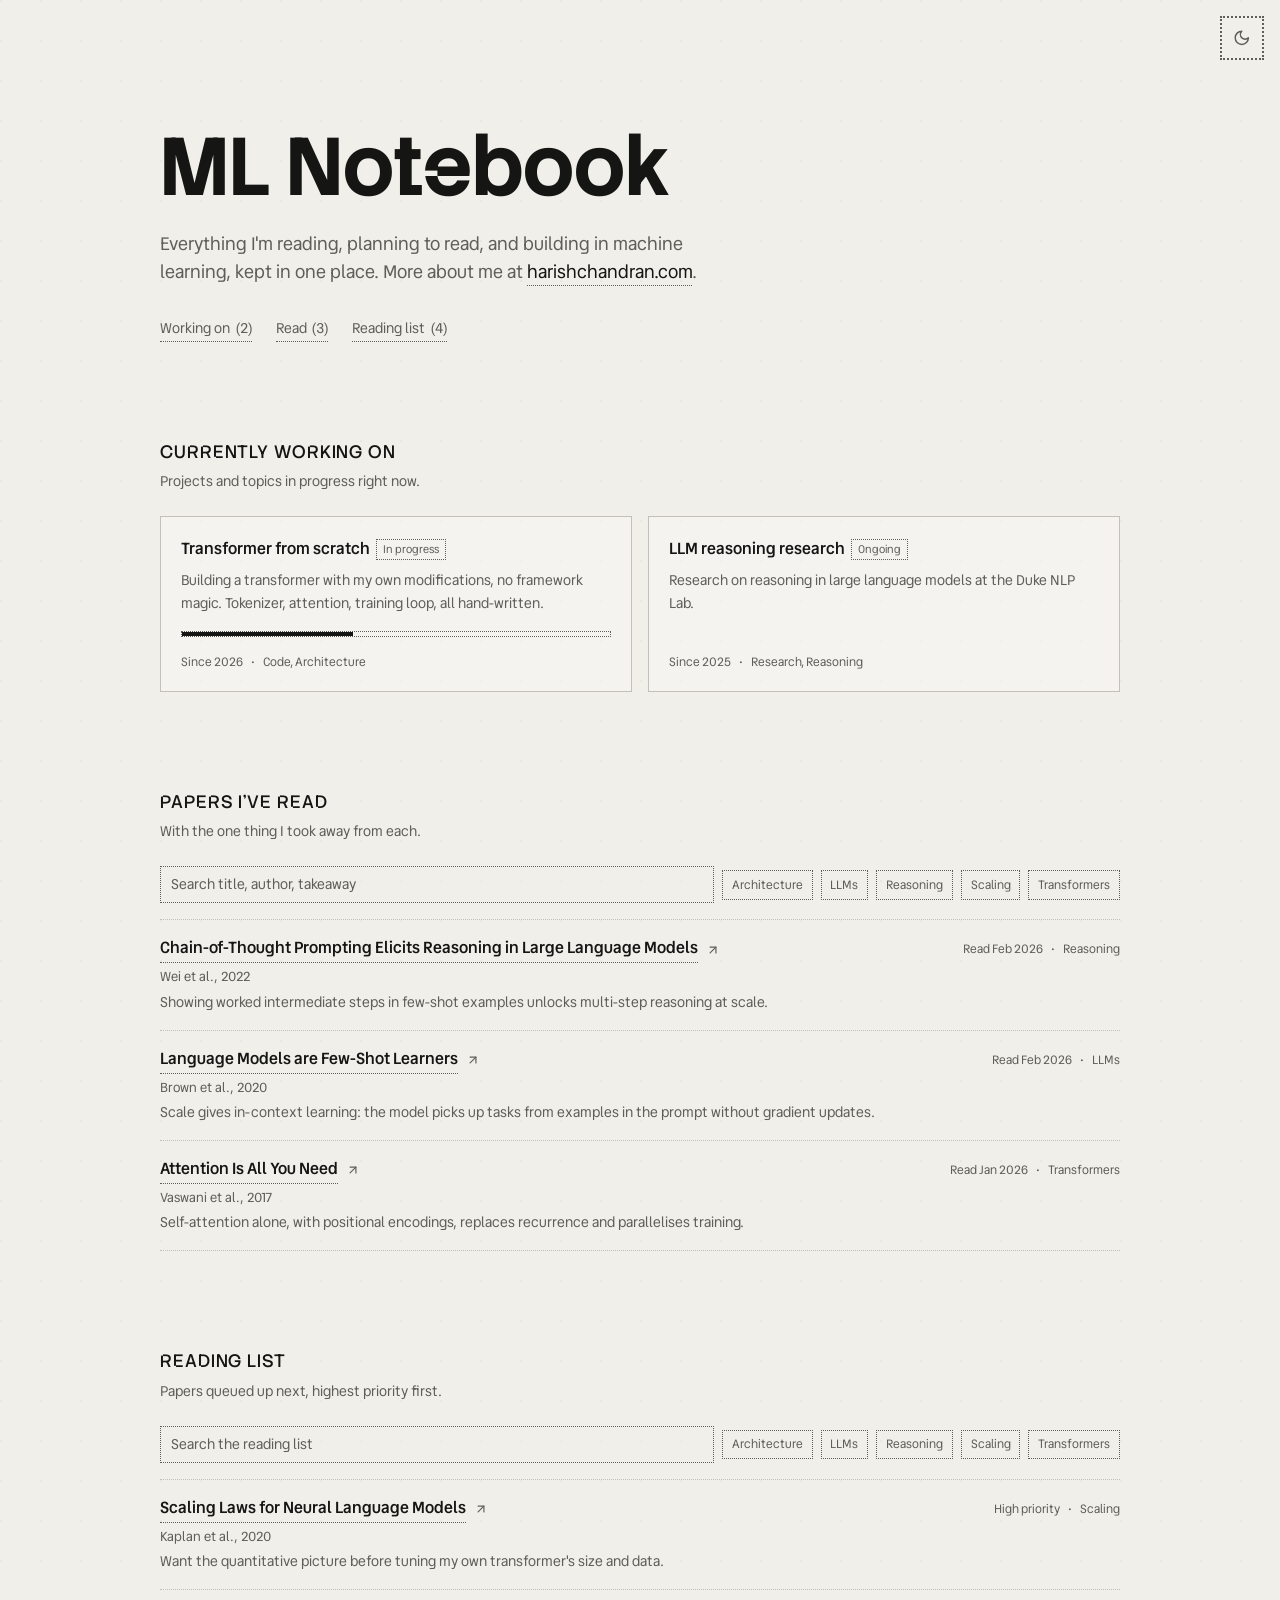
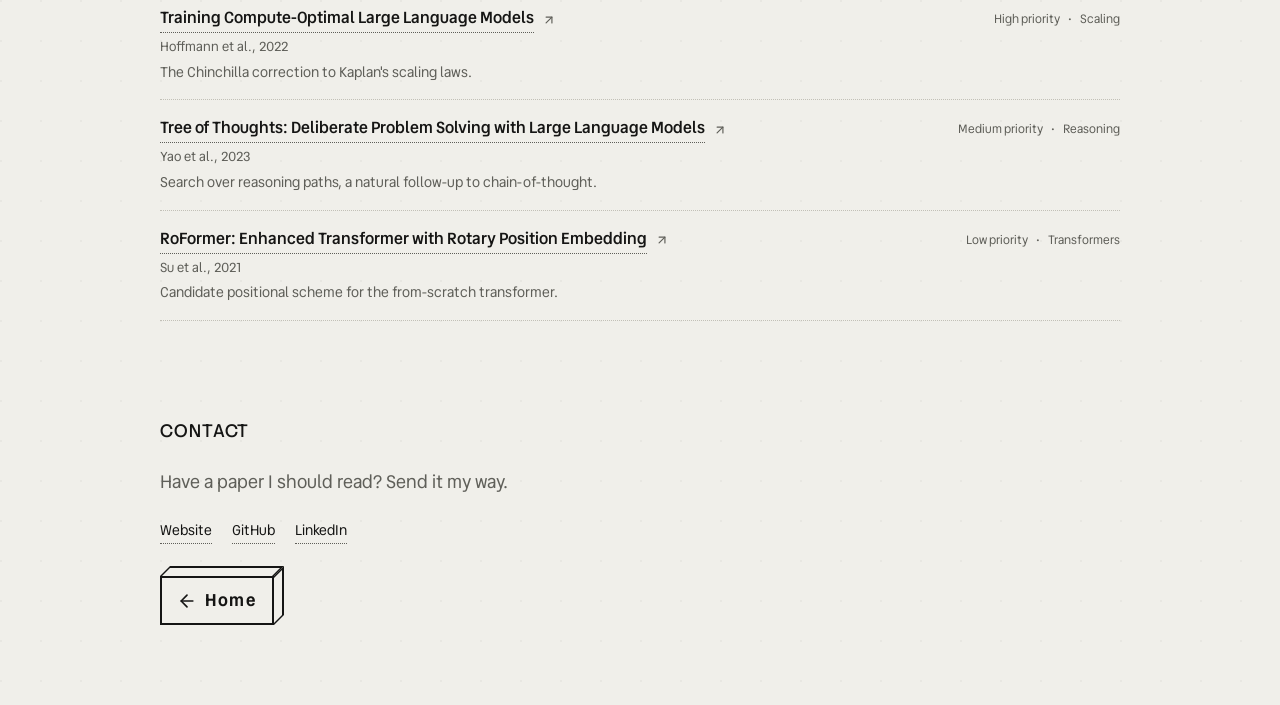
==== index.html @ 2bab3a8b "Add page and renderer for working-on, read, and reading list Search and tag filters on both paper li" ====
<!doctype html>
<html lang="en">
  <head>
    <meta charset="utf-8" />
    <meta name="viewport" content="width=device-width, initial-scale=1" />
    <title>ML Notebook | Harish Chandran</title>
    <meta
      name="description"
      content="Papers Harish Chandran has read, papers on the reading list, and the machine learning work in progress."
    />
    <script>
      // Set the theme before paint to avoid a flash.
      (function () {
        var theme = null;
        try {
          theme = localStorage.getItem("theme");
        } catch (e) {}
        if (!theme) {
          theme = window.matchMedia("(prefers-color-scheme: dark)").matches ? "dark" : "light";
        }
        if (theme === "dark") document.documentElement.classList.add("dark");
      })();
    </script>
    <link rel="preconnect" href="https://fonts.googleapis.com" />
    <link rel="preconnect" href="https://fonts.gstatic.com" crossorigin />
    <link
      rel="stylesheet"
      href="https://fonts.googleapis.com/css2?family=Stack+Sans+Notch:wght@400;700&family=Vend+Sans:wght@400;500;600;700&display=swap"
    />
    <link rel="stylesheet" href="assets/style.css" />
  </head>
  <body>
    <button class="theme-toggle" type="button" aria-label="Toggle dark mode">
      <svg class="icon-moon" viewBox="0 0 24 24" fill="none" stroke="currentColor" stroke-width="2" stroke-linecap="round" stroke-linejoin="round" aria-hidden="true">
        <path d="M12 3a6 6 0 0 0 9 9 9 9 0 1 1-9-9Z" />
      </svg>
      <svg class="icon-sun" viewBox="0 0 24 24" fill="none" stroke="currentColor" stroke-width="2" stroke-linecap="round" stroke-linejoin="round" aria-hidden="true">
        <circle cx="12" cy="12" r="4" />
        <path d="M12 2v2M12 20v2M4.93 4.93l1.41 1.41M17.66 17.66l1.41 1.41M2 12h2M20 12h2M6.34 17.66l-1.41 1.41M19.07 4.93l-1.41 1.41" />
      </svg>
    </button>

    <main>
      <div class="grid-bg"></div>

      <div class="container">
        <header class="hero fade">
          <h1>ML Notebook</h1>
          <p>
            Everything I'm reading, planning to read, and building in machine learning, kept in one place.
            More about me at <a href="https://harishchandran.com">harishchandran.com</a>.
          </p>
          <nav class="jump" aria-label="Sections">
            <a href="#working-on">Working on<span class="count" data-count="working-on"></span></a>
            <a href="#read">Read<span class="count" data-count="read"></span></a>
            <a href="#to-read">Reading list<span class="count" data-count="to-read"></span></a>
          </nav>
        </header>

        <section id="working-on" class="fade" style="animation-delay: 0.1s">
          <div class="section-head">
            <div>
              <h2>Currently working on</h2>
              <p class="section-sub">Projects and topics in progress right now.</p>
            </div>
          </div>
          <div class="cards" data-list="working-on"></div>
        </section>

        <section id="read" class="fade" style="animation-delay: 0.2s">
          <div class="section-head">
            <div>
              <h2>Papers I've read</h2>
              <p class="section-sub">With the one thing I took away from each.</p>
            </div>
          </div>
          <div class="filters" data-filters="read">
            <input class="search" type="search" placeholder="Search title, author, takeaway" aria-label="Search papers I've read" />
          </div>
          <ul class="rows" data-list="read"></ul>
        </section>

        <section id="to-read" class="fade" style="animation-delay: 0.3s">
          <div class="section-head">
            <div>
              <h2>Reading list</h2>
              <p class="section-sub">Papers queued up next, highest priority first.</p>
            </div>
          </div>
          <div class="filters" data-filters="to-read">
            <input class="search" type="search" placeholder="Search the reading list" aria-label="Search the reading list" />
          </div>
          <ul class="rows" data-list="to-read"></ul>
        </section>

        <footer>
          <h2>Contact</h2>
          <p>Have a paper I should read? Send it my way.</p>
          <div class="links">
            <a href="https://harishchandran.com">Website</a>
            <a href="https://github.com/h-chandran">GitHub</a>
            <a href="https://linkedin.com/in/harish-chandran-usa">LinkedIn</a>
          </div>
          <a class="btn cube" href="https://harishchandran.com" aria-label="Back to harishchandran.com">
            <div class="bg-top"><div class="bg-inner"></div></div>
            <div class="bg-right"><div class="bg-inner"></div></div>
            <div class="bg"><div class="bg-inner"></div></div>
            <div class="text">
              <svg viewBox="0 0 24 24" fill="none" stroke="currentColor" stroke-width="2" stroke-linecap="round" stroke-linejoin="round" aria-hidden="true">
                <path d="m12 19-7-7 7-7" />
                <path d="M19 12H5" />
              </svg>
              Home
            </div>
          </a>
        </footer>
      </div>
    </main>

    <script src="assets/app.js"></script>
  </body>
</html>
---- assets/style.css ----
/* Theme mirrors harishchandran.com: paper/ink palette, dotted grid, dotted rules. */

:root {
  --ink: 60 3% 8%;
  --paper: 50 17% 93%;

  --background: var(--paper);
  --foreground: var(--ink);
  --muted: 50 12% 87%;
  --muted-foreground: 60 3% 36%;
  --card: 50 17% 96%;
  --border: 50 8% 74%;
  --primary: var(--ink);
  --grid-dot: hsl(var(--foreground) / 0.18);

  --font-display: "Stack Sans Notch", system-ui, -apple-system, sans-serif;
  --font-body: "Vend Sans", system-ui, -apple-system, sans-serif;

  color-scheme: light;
}

:root.dark {
  --background: var(--ink);
  --foreground: var(--paper);
  --muted: 60 3% 14%;
  --muted-foreground: 50 10% 66%;
  --card: 60 3% 11%;
  --border: 60 3% 24%;
  --primary: var(--paper);
  --grid-dot: hsl(var(--foreground) / 0.16);

  color-scheme: dark;
}

*,
*::before,
*::after {
  box-sizing: border-box;
}

html {
  scroll-behavior: smooth;
}

body {
  margin: 0;
  min-height: 100vh;
  background-color: hsl(var(--background));
  color: hsl(var(--foreground));
  font-family: var(--font-body);
  font-size: 16px;
  line-height: 1.5;
  -webkit-font-smoothing: antialiased;
  -moz-osx-font-smoothing: grayscale;
  transition: background-color 0.3s, color 0.3s;
}

a {
  color: inherit;
  text-decoration: none;
}

main {
  position: relative;
  overflow-x: clip;
}

.grid-bg {
  pointer-events: none;
  position: absolute;
  inset: 0;
  z-index: -1;
  background-image: radial-gradient(circle at 1px 1px, var(--grid-dot) 1px, transparent 0);
  background-size: 40px 40px;
  opacity: 0.2;
}

.container {
  max-width: 64rem;
  margin: 0 auto;
  padding: 0 1.25rem;
}

@media (min-width: 768px) {
  .container {
    padding: 0 2rem;
  }
}

/* ---------- theme toggle ---------- */

.theme-toggle {
  position: fixed;
  top: 1rem;
  right: 1rem;
  z-index: 50;
  display: flex;
  align-items: center;
  justify-content: center;
  width: 2.75rem;
  height: 2.75rem;
  border: 2px dotted hsl(var(--muted-foreground));
  background: hsl(var(--background) / 0.8);
  color: hsl(var(--muted-foreground));
  backdrop-filter: blur(8px);
  cursor: pointer;
  transition: color 0.15s, border-color 0.15s;
}

.theme-toggle:hover {
  border-color: hsl(var(--foreground));
  color: hsl(var(--foreground));
}

.theme-toggle svg {
  width: 1.1rem;
  height: 1.1rem;
}

.theme-toggle .icon-sun {
  display: none;
}

:root.dark .theme-toggle .icon-sun {
  display: block;
}

:root.dark .theme-toggle .icon-moon {
  display: none;
}

/* ---------- hero ---------- */

.hero {
  padding-top: 8rem;
}

.hero h1 {
  margin: 0;
  font-family: var(--font-display);
  font-weight: 700;
  font-size: clamp(3rem, 8vw, 5.12rem);
  line-height: 0.95;
}

.hero p {
  margin: 1.5rem 0 0;
  max-width: 36rem;
  font-size: 1.125rem;
  line-height: 1.75rem;
  color: hsl(var(--muted-foreground));
}

.hero p a {
  color: hsl(var(--foreground));
  border-bottom: 1px dotted hsl(var(--muted-foreground));
}

.hero p a:hover {
  border-color: hsl(var(--foreground));
}

.jump {
  display: flex;
  flex-wrap: wrap;
  gap: 0.5rem 1.5rem;
  margin-top: 2rem;
  font-size: 0.875rem;
}

.jump a {
  color: hsl(var(--muted-foreground));
  border-bottom: 1px dotted hsl(var(--muted-foreground));
  padding-bottom: 2px;
  transition: color 0.15s, border-color 0.15s;
}

.jump a:hover {
  color: hsl(var(--foreground));
  border-color: hsl(var(--foreground));
}

.jump .count {
  margin-left: 0.35rem;
  font-variant-numeric: tabular-nums;
}

/* ---------- sections ---------- */

section {
  padding-top: 6rem;
  scroll-margin-top: 1rem;
}

.section-head {
  display: flex;
  flex-wrap: wrap;
  align-items: baseline;
  justify-content: space-between;
  gap: 1rem;
  margin-bottom: 1.5rem;
}

h2 {
  margin: 0;
  font-family: var(--font-display);
  font-weight: 400;
  font-size: 1.125rem;
  text-transform: uppercase;
  letter-spacing: 0.05em;
}

.section-sub {
  margin: 0.4rem 0 0;
  font-size: 0.875rem;
  color: hsl(var(--muted-foreground));
}

/* ---------- working-on cards ---------- */

.cards {
  display: grid;
  gap: 1rem;
  grid-template-columns: 1fr;
}

@media (min-width: 768px) {
  .cards {
    grid-template-columns: 1fr 1fr;
  }
}

.card {
  display: flex;
  flex-direction: column;
  border: 1px solid hsl(var(--border));
  background: hsl(var(--card) / 0.6);
  padding: 1.25rem;
  transition: border-color 0.15s, transform 0.2s;
}

a.card:hover {
  border-color: hsl(var(--foreground));
}

.card h3 {
  margin: 0;
  font-size: 1rem;
  font-weight: 600;
  display: flex;
  align-items: center;
  gap: 0.35rem;
}

.card p {
  margin: 0.5rem 0 0;
  font-size: 0.875rem;
  line-height: 1.625;
  color: hsl(var(--muted-foreground));
}

.card .meta {
  margin-top: auto;
  padding-top: 1rem;
}

.progress {
  margin-top: 1rem;
  height: 6px;
  border: 1px dotted hsl(var(--muted-foreground));
  position: relative;
}

.progress span {
  position: absolute;
  inset: 0 auto 0 0;
  background: hsl(var(--foreground));
}

.status {
  display: inline-block;
  font-size: 0.6875rem;
  line-height: 1;
  padding: 0.25rem 0.4rem;
  border: 1px dotted hsl(var(--muted-foreground));
  color: hsl(var(--muted-foreground));
  font-weight: 400;
  white-space: nowrap;
}

/* ---------- list rows ---------- */

.rows {
  list-style: none;
  margin: 0;
  padding: 0;
  border-top: 1px dotted hsl(var(--border));
}

.rows li {
  border-bottom: 1px dotted hsl(var(--border));
}

.row {
  display: flex;
  align-items: flex-start;
  justify-content: space-between;
  gap: 1.5rem;
  padding: 1rem 0;
}

.row-main {
  min-width: 0;
}

.row-title {
  display: flex;
  flex-wrap: wrap;
  align-items: center;
  gap: 0.25rem 0.5rem;
}

.row-title .name {
  font-weight: 600;
  border-bottom: 1px dotted hsl(var(--muted-foreground));
  padding-bottom: 2px;
  transition: border-color 0.15s;
}

a.row:hover .name,
.row-title a.name:hover {
  border-color: hsl(var(--foreground));
}

.row-title .plain {
  font-weight: 600;
}

.arrow {
  width: 0.875rem;
  height: 0.875rem;
  flex-shrink: 0;
  color: hsl(var(--muted-foreground));
}

.row-desc {
  display: block;
  margin-top: 0.25rem;
  font-size: 0.875rem;
  line-height: 1.625;
  color: hsl(var(--muted-foreground));
}

.row-authors {
  display: block;
  margin-top: 0.25rem;
  font-size: 0.8125rem;
  color: hsl(var(--muted-foreground));
}

.row-links {
  display: flex;
  gap: 1rem;
  margin-top: 0.5rem;
  font-size: 0.8125rem;
}

.row-links a {
  color: hsl(var(--muted-foreground));
  border-bottom: 1px dotted hsl(var(--muted-foreground));
}

.row-links a:hover {
  color: hsl(var(--foreground));
  border-color: hsl(var(--foreground));
}

.meta {
  flex-shrink: 0;
  white-space: nowrap;
  padding-top: 0.25rem;
  font-size: 0.75rem;
  color: hsl(var(--muted-foreground));
}

.meta .dot {
  margin: 0 0.5rem;
}

.empty {
  padding: 1.5rem 0;
  font-size: 0.875rem;
  color: hsl(var(--muted-foreground));
}

@media (max-width: 560px) {
  .row {
    flex-direction: column;
    gap: 0.5rem;
  }

  .row .meta {
    padding-top: 0;
    white-space: normal;
  }
}

/* ---------- filters ---------- */

.filters {
  display: flex;
  flex-wrap: wrap;
  align-items: center;
  gap: 0.5rem;
  margin-bottom: 1rem;
}

.search {
  flex: 1 1 14rem;
  min-width: 0;
  font: inherit;
  font-size: 0.875rem;
  padding: 0.45rem 0.6rem;
  background: hsl(var(--background) / 0.6);
  color: hsl(var(--foreground));
  border: 1px dotted hsl(var(--muted-foreground));
  outline: none;
}

.search:focus {
  border-style: solid;
  border-color: hsl(var(--foreground));
}

.search::placeholder {
  color: hsl(var(--muted-foreground));
}

.chip {
  font: inherit;
  font-size: 0.75rem;
  padding: 0.3rem 0.55rem;
  background: transparent;
  color: hsl(var(--muted-foreground));
  border: 1px dotted hsl(var(--muted-foreground));
  cursor: pointer;
  transition: color 0.15s, border-color 0.15s, background-color 0.15s;
}

.chip:hover {
  color: hsl(var(--foreground));
  border-color: hsl(var(--foreground));
}

.chip[aria-pressed="true"] {
  background: hsl(var(--foreground));
  border: 1px solid hsl(var(--foreground));
  color: hsl(var(--background));
}

/* ---------- cube button (from the reference site) ---------- */

.btn {
  display: inline-block;
  color: hsl(var(--foreground));
  letter-spacing: 0.1em;
  font-family: var(--font-body);
  font-size: 17px;
  font-weight: 700;
  background: none;
  border: 0;
  padding: 0.7em 1em;
  cursor: pointer;
  margin-top: 2rem;
}

.cube {
  position: relative;
  transition: all 0.5s;
}

.cube .bg-top {
  position: absolute;
  bottom: 100%;
  left: 5px;
  right: -5px;
  height: 10px;
  background: hsl(var(--primary));
  transform: skew(-45deg);
  transition: all 0.4s;
}

.cube .bg-top .bg-inner {
  bottom: 0;
}

.cube .bg {
  position: absolute;
  inset: 0;
  background: hsl(var(--primary));
  transition: all 0.4s;
}

.cube .bg-right {
  position: absolute;
  z-index: 0;
  top: -5px;
  bottom: 5px;
  left: 100%;
  width: 10px;
  background: hsl(var(--primary));
  transform: skewY(-45deg);
  transition: all 0.4s;
}

.cube .bg-right .bg-inner {
  left: 0;
}

.cube .bg-inner {
  position: absolute;
  inset: 2px;
  background: hsl(var(--background));
}

.cube .text {
  position: relative;
  display: flex;
  align-items: center;
  gap: 0.5rem;
  transition: all 0.4s;
}

.cube .text svg {
  width: 1.25rem;
  height: 1.25rem;
}

.cube:hover .bg-inner {
  background: hsl(var(--primary));
  transition: all 0.4s;
}

.cube:hover .text {
  color: hsl(var(--background));
}

/* ---------- footer ---------- */

footer {
  padding: 6rem 0 5rem;
}

footer p {
  margin: 1.5rem 0 0;
  max-width: 36rem;
  font-size: 1.125rem;
  line-height: 1.75rem;
  color: hsl(var(--muted-foreground));
}

.links {
  display: flex;
  flex-wrap: wrap;
  gap: 0.5rem 1.25rem;
  margin-top: 1.5rem;
  font-size: 0.875rem;
}

.links a {
  border-bottom: 1px dotted hsl(var(--muted-foreground));
  padding-bottom: 2px;
}

.links a:hover {
  border-color: hsl(var(--foreground));
}

/* ---------- entrance ---------- */

.fade {
  opacity: 0;
  transform: translateY(8px);
  animation: fade-in 0.6s ease forwards;
}

@keyframes fade-in {
  to {
    opacity: 1;
    transform: none;
  }
}

@media (prefers-reduced-motion: reduce) {
  .fade {
    animation: none;
    opacity: 1;
    transform: none;
  }

  html {
    scroll-behavior: auto;
  }
}
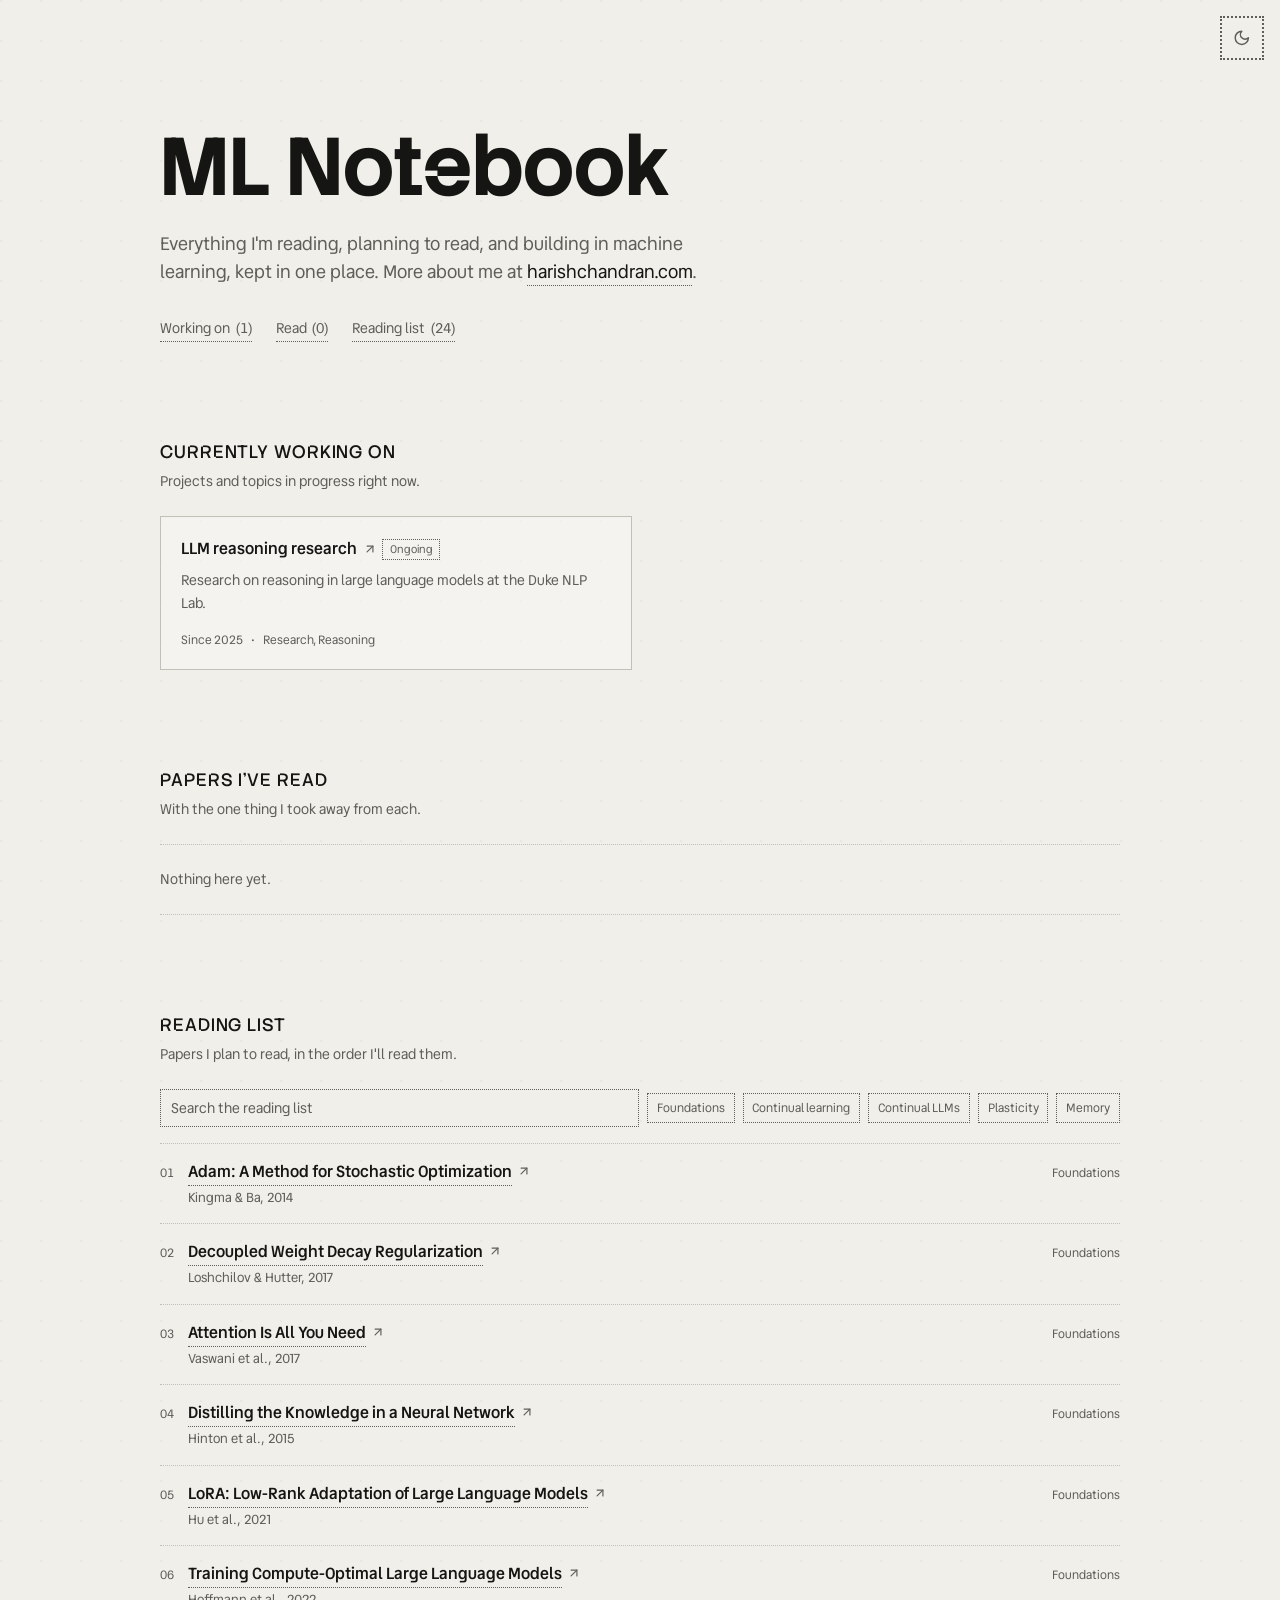
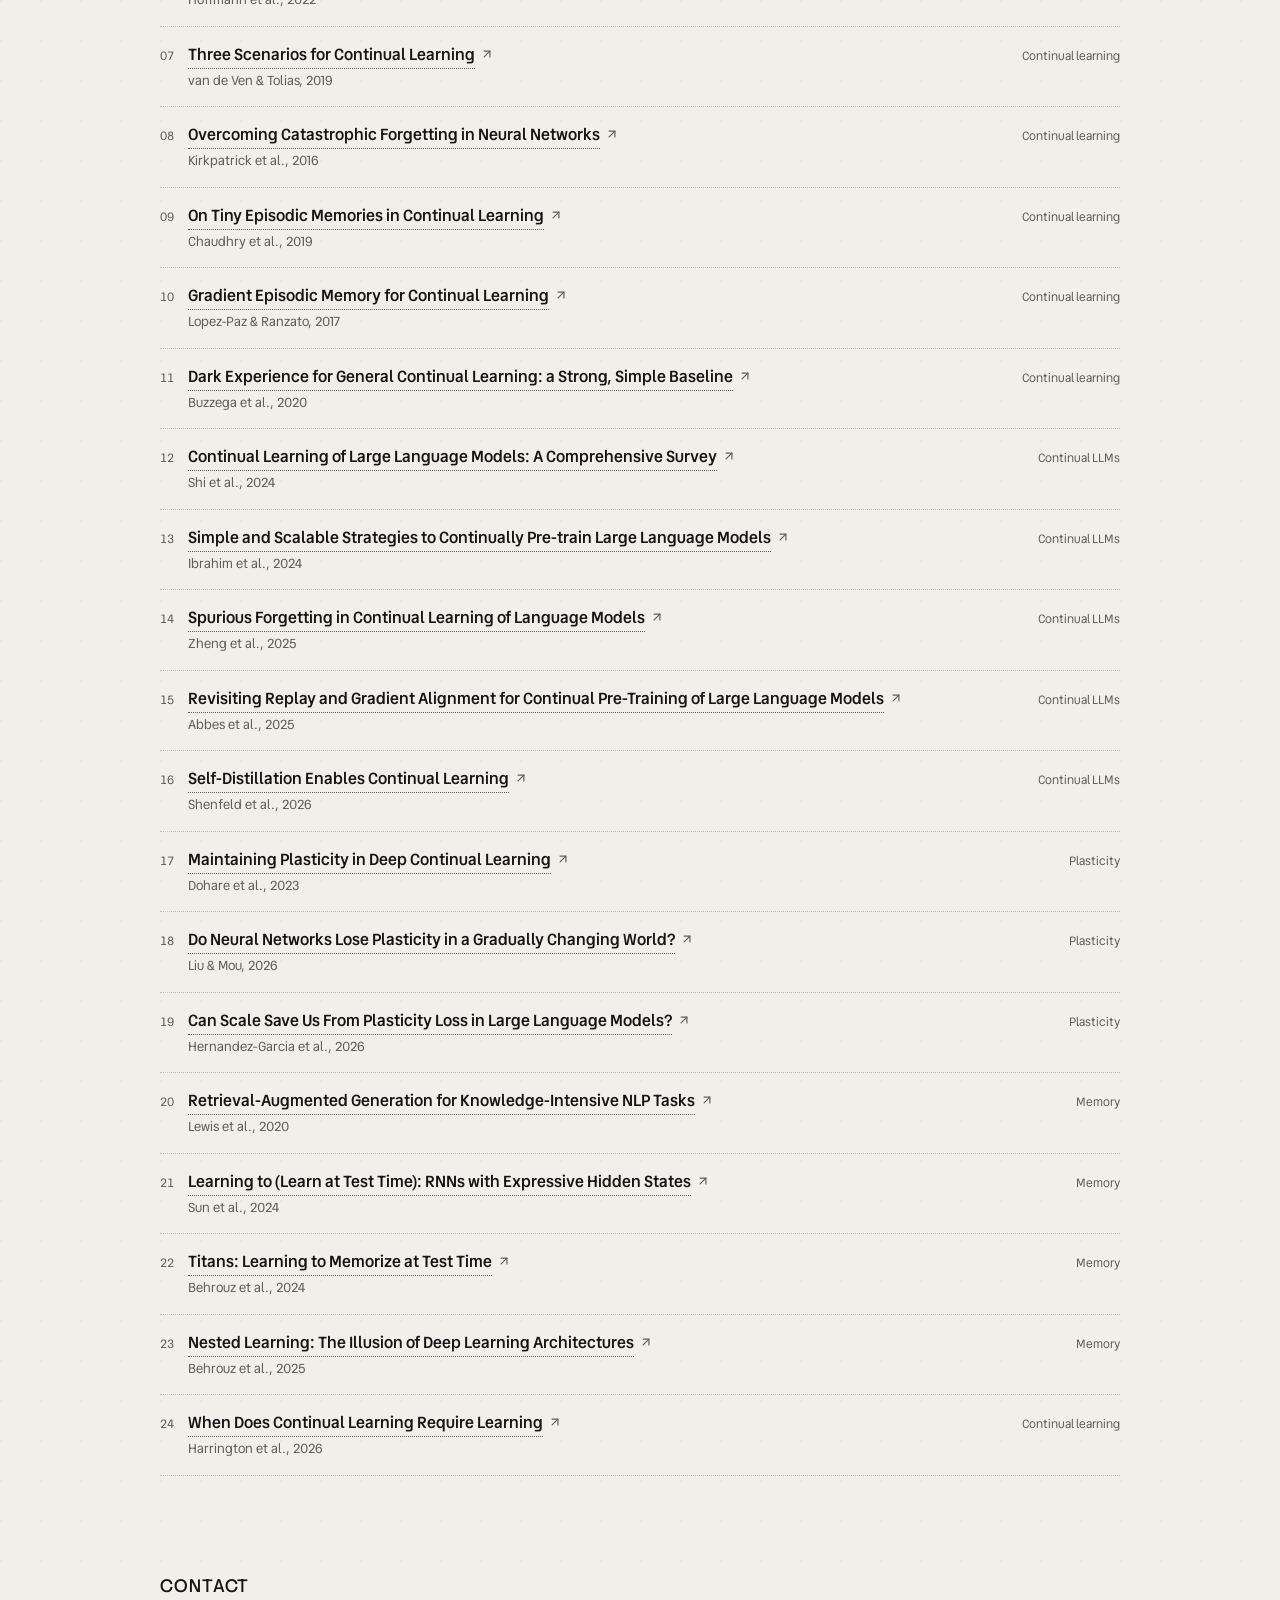
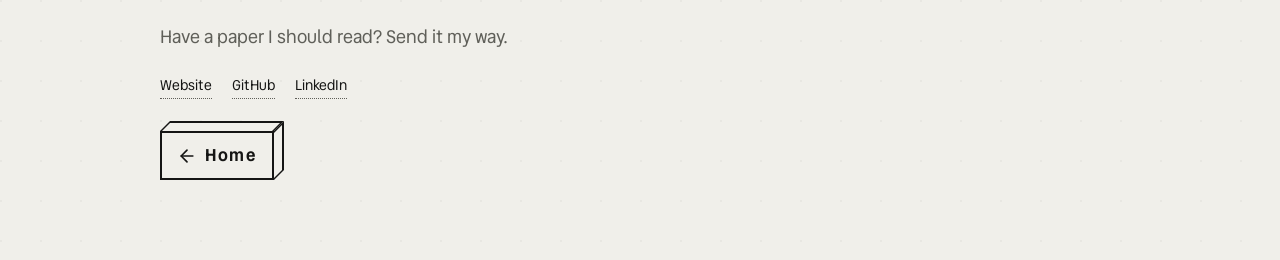
==== commit 8860f7b5: "Show reading list in numbered order Sort by an order field instead of priority, number each row, kee" ====
--- a/index.html
+++ b/index.html
@@ -84,7 +84,7 @@
           <div class="section-head">
             <div>
               <h2>Reading list</h2>
-              <p class="section-sub">Papers queued up next, highest priority first.</p>
+              <p class="section-sub">Papers I plan to read, in the order I'll read them.</p>
             </div>
           </div>
           <div class="filters" data-filters="to-read">
--- a/assets/style.css
+++ b/assets/style.css
@@ -314,10 +314,13 @@
 }
 
 .row-title {
-  display: flex;
-  flex-wrap: wrap;
-  align-items: center;
-  gap: 0.25rem 0.5rem;
+  display: block;
+}
+
+.row-title .arrow {
+  display: inline-block;
+  margin-left: 0.3rem;
+  vertical-align: -0.05em;
 }
 
 .row-title .name {
@@ -332,6 +335,19 @@
   border-color: hsl(var(--foreground));
 }
 
+.row-title .order {
+  display: inline-block;
+  min-width: 1.75rem;
+  font-size: 0.75rem;
+  font-variant-numeric: tabular-nums;
+  color: hsl(var(--muted-foreground));
+}
+
+.numbered .row-authors,
+.numbered .row-desc {
+  padding-left: 1.75rem;
+}
+
 .row-title .plain {
   font-weight: 600;
 }
@@ -406,6 +422,10 @@
 }
 
 /* ---------- filters ---------- */
+
+[hidden] {
+  display: none !important;
+}
 
 .filters {
   display: flex;
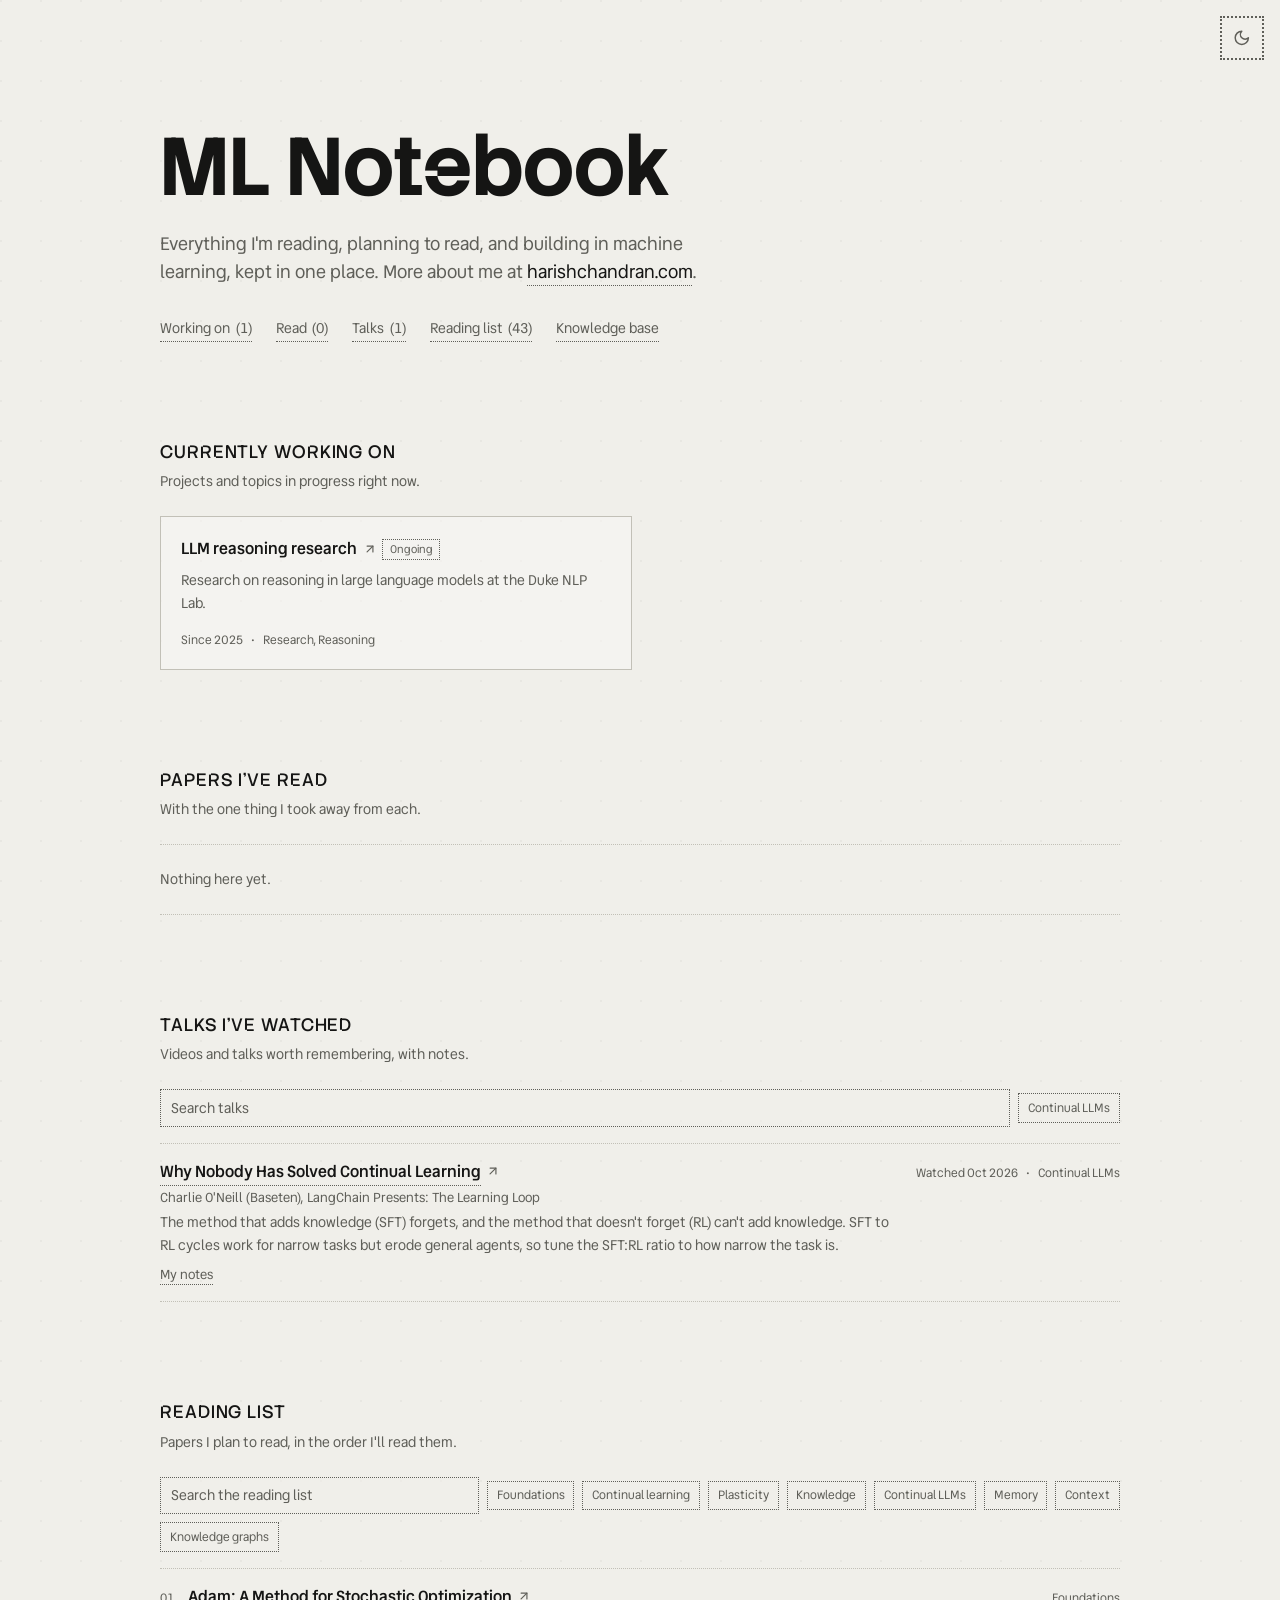
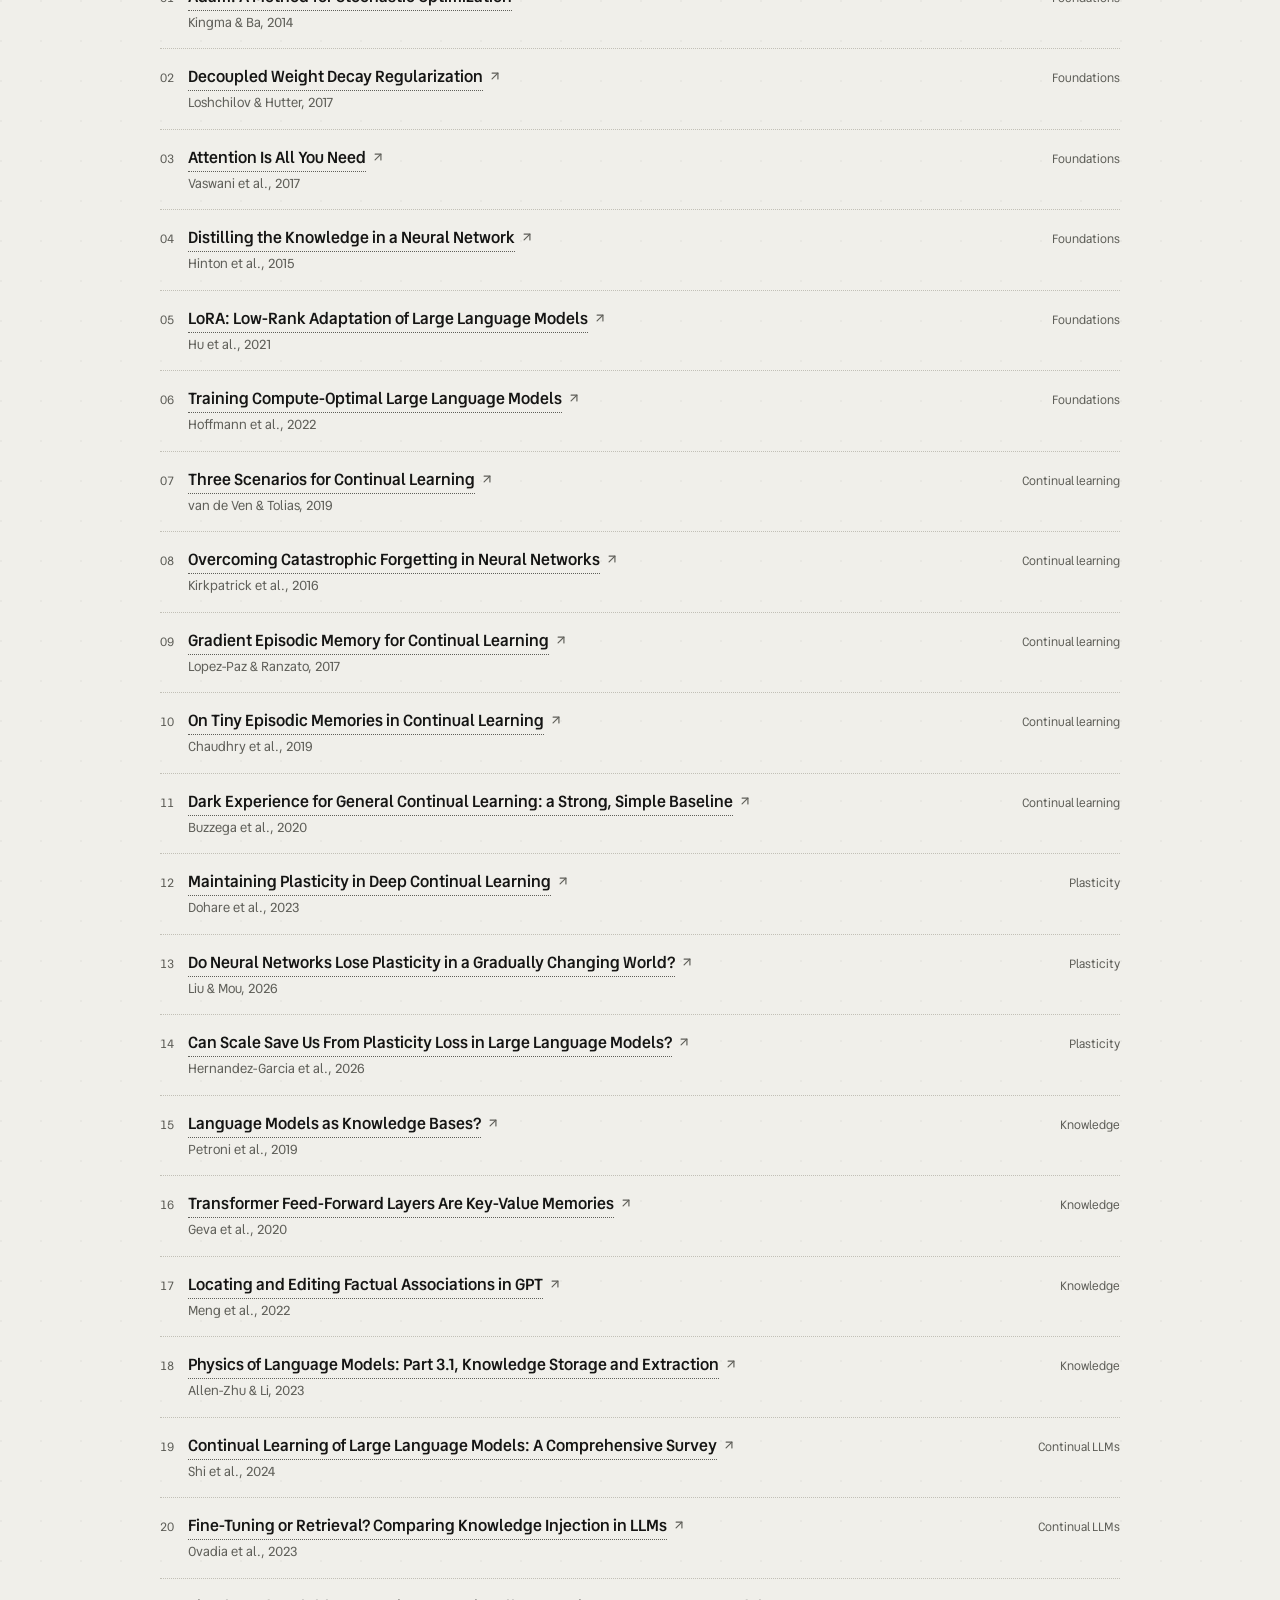
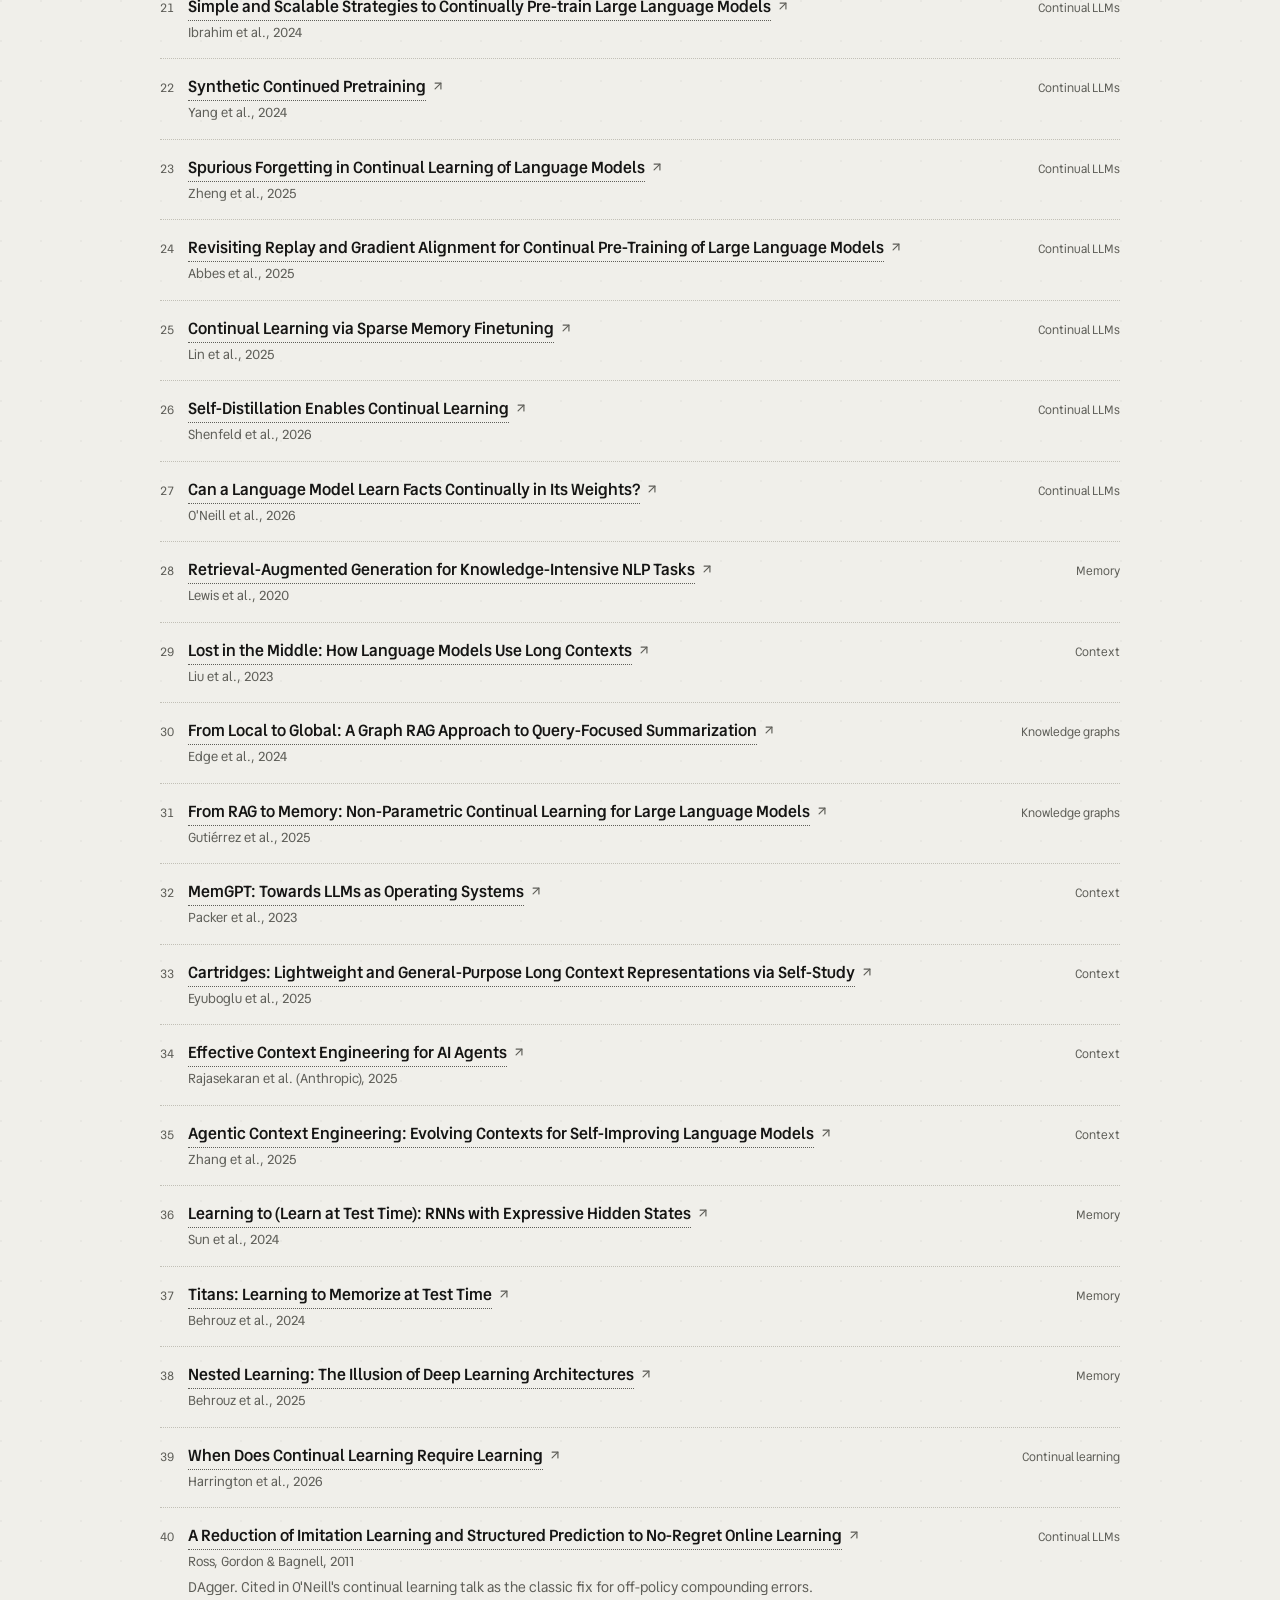
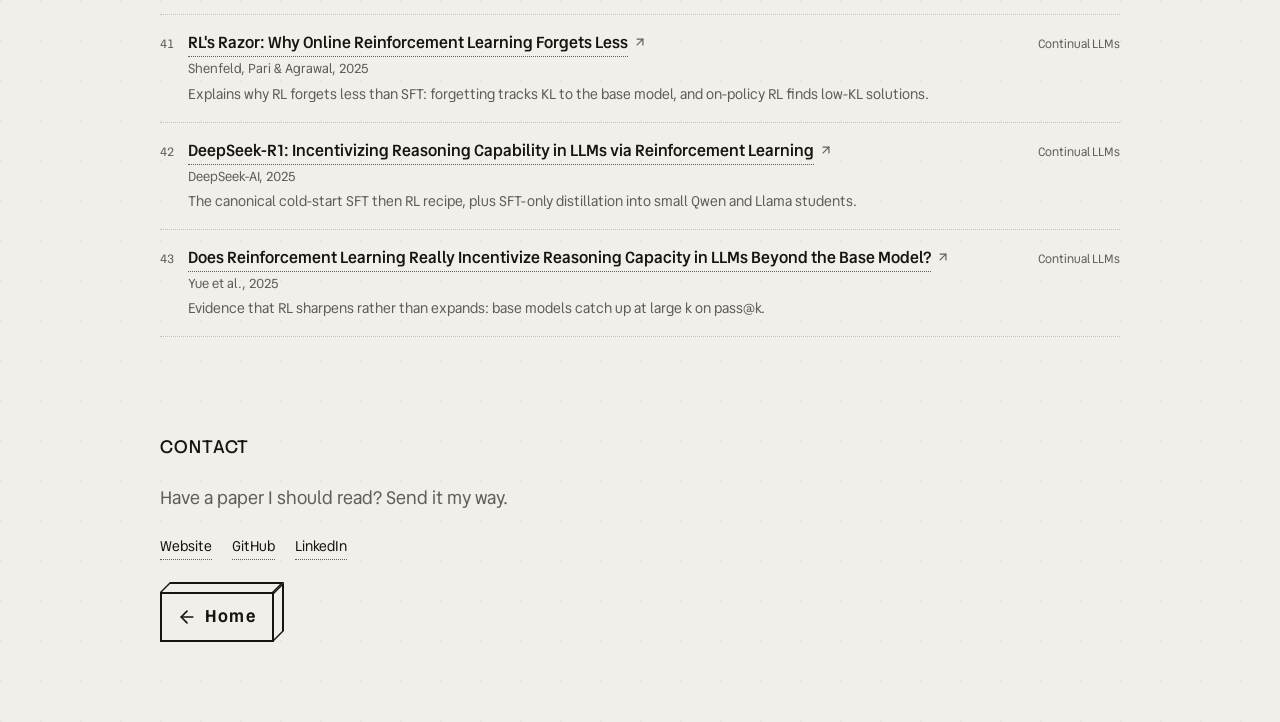
==== commit fe19108c: "Add continual learning notes, talks, and a knowledge base page - Notes on Charlie O'Neill's "Why Nob" ====
--- a/index.html
+++ b/index.html
@@ -53,7 +53,9 @@
           <nav class="jump" aria-label="Sections">
             <a href="#working-on">Working on<span class="count" data-count="working-on"></span></a>
             <a href="#read">Read<span class="count" data-count="read"></span></a>
+            <a href="#talks">Talks<span class="count" data-count="talks"></span></a>
             <a href="#to-read">Reading list<span class="count" data-count="to-read"></span></a>
+            <a href="kb.html">Knowledge base</a>
           </nav>
         </header>
 
@@ -78,6 +80,19 @@
             <input class="search" type="search" placeholder="Search title, author, takeaway" aria-label="Search papers I've read" />
           </div>
           <ul class="rows" data-list="read"></ul>
+        </section>
+
+        <section id="talks" class="fade" style="animation-delay: 0.25s">
+          <div class="section-head">
+            <div>
+              <h2>Talks I've watched</h2>
+              <p class="section-sub">Videos and talks worth remembering, with notes.</p>
+            </div>
+          </div>
+          <div class="filters" data-filters="talks">
+            <input class="search" type="search" placeholder="Search talks" aria-label="Search talks I've watched" />
+          </div>
+          <ul class="rows" data-list="talks"></ul>
         </section>
 
         <section id="to-read" class="fade" style="animation-delay: 0.3s">
--- a/assets/style.css
+++ b/assets/style.css
@@ -622,3 +622,389 @@
     scroll-behavior: auto;
   }
 }
+
+/* ---------- knowledge base ---------- */
+
+:root {
+  --g0: 12 62% 46%;
+  --g1: 200 48% 38%;
+  --g2: 152 40% 32%;
+  --g3: 268 32% 48%;
+  --g4: 38 70% 40%;
+  --g5: 60 3% 45%;
+}
+
+:root.dark {
+  --g0: 12 70% 64%;
+  --g1: 200 55% 64%;
+  --g2: 152 42% 56%;
+  --g3: 268 45% 72%;
+  --g4: 38 70% 60%;
+  --g5: 50 8% 62%;
+}
+
+.g0 { --g: var(--g0); }
+.g1 { --g: var(--g1); }
+.g2 { --g: var(--g2); }
+.g3 { --g: var(--g3); }
+.g4 { --g: var(--g4); }
+.g5 { --g: var(--g5); }
+
+.swatch {
+  display: inline-block;
+  width: 0.6rem;
+  height: 0.6rem;
+  margin-right: 0.4rem;
+  border-radius: 50%;
+  background: hsl(var(--g, var(--muted-foreground)));
+}
+
+.toggle {
+  display: inline-flex;
+  align-items: center;
+  gap: 0.4rem;
+  font-size: 0.8125rem;
+  color: hsl(var(--muted-foreground));
+  cursor: pointer;
+}
+
+.graph-wrap {
+  border: 1px dotted hsl(var(--border));
+  background: hsl(var(--card) / 0.5);
+}
+
+.graph {
+  display: block;
+  width: 100%;
+  height: 520px;
+  touch-action: none;
+  user-select: none;
+}
+
+@media (max-width: 560px) {
+  .graph {
+    height: 420px;
+  }
+}
+
+.edge {
+  stroke: hsl(var(--muted-foreground));
+  stroke-width: 1;
+  opacity: 0.45;
+  transition: opacity 0.2s;
+}
+
+.edge-source {
+  stroke-dasharray: 2 3;
+  opacity: 0.3;
+}
+
+.edge.dim {
+  opacity: 0.06;
+}
+
+.node {
+  cursor: pointer;
+  transition: opacity 0.2s;
+}
+
+.node circle {
+  fill: hsl(var(--g, var(--muted-foreground)));
+  stroke: hsl(var(--background));
+  stroke-width: 1.5;
+}
+
+.node-source circle {
+  fill: hsl(var(--background));
+  stroke: hsl(var(--g, var(--muted-foreground)));
+  stroke-width: 1.5;
+}
+
+.node text {
+  font-family: var(--font-body);
+  font-size: var(--label, 11px);
+  text-anchor: middle;
+  fill: hsl(var(--foreground));
+  paint-order: stroke;
+  stroke: hsl(var(--background));
+  stroke-width: 3px;
+  pointer-events: none;
+}
+
+.node:hover circle,
+.node:focus-visible circle,
+.node.selected circle {
+  stroke: hsl(var(--foreground));
+  stroke-width: 2.5;
+}
+
+.node:focus {
+  outline: none;
+}
+
+.node.dim {
+  opacity: 0.15;
+}
+
+.legend {
+  display: flex;
+  flex-wrap: wrap;
+  gap: 0.4rem 1.25rem;
+  margin-top: 0.75rem;
+  font-size: 0.75rem;
+  color: hsl(var(--muted-foreground));
+}
+
+.legend span {
+  display: inline-flex;
+  align-items: center;
+}
+
+.concept-groups {
+  display: grid;
+  gap: 1.5rem 2rem;
+  grid-template-columns: repeat(auto-fill, minmax(14rem, 1fr));
+}
+
+.concept-group h3 {
+  display: flex;
+  align-items: center;
+  margin: 0 0 0.5rem;
+  font-size: 0.8125rem;
+  font-weight: 600;
+  text-transform: uppercase;
+  letter-spacing: 0.04em;
+}
+
+.concept-group ul {
+  list-style: none;
+  margin: 0;
+  padding: 0;
+  border-top: 1px dotted hsl(var(--border));
+}
+
+.concept-group li {
+  display: flex;
+  justify-content: space-between;
+  gap: 1rem;
+  padding: 0.4rem 0;
+  border-bottom: 1px dotted hsl(var(--border));
+  font-size: 0.875rem;
+}
+
+.concept-group li a:hover {
+  text-decoration: underline dotted;
+}
+
+.concept-group .count {
+  font-size: 0.75rem;
+  font-variant-numeric: tabular-nums;
+  color: hsl(var(--muted-foreground));
+}
+
+.row-chips {
+  display: flex;
+  flex-wrap: wrap;
+  gap: 0.35rem;
+  margin-top: 0.5rem;
+}
+
+.concept-chip {
+  font-size: 0.6875rem;
+  padding: 0.2rem 0.45rem;
+  border-color: hsl(var(--g, var(--muted-foreground)));
+  color: hsl(var(--g, var(--muted-foreground)));
+}
+
+.concept-chip:hover {
+  color: hsl(var(--foreground));
+}
+
+.row-title .ext {
+  display: inline-block;
+  vertical-align: -0.05em;
+}
+
+.detail {
+  margin-top: 3rem;
+  padding: 1.5rem;
+  border: 1px solid hsl(var(--border));
+  background: hsl(var(--card) / 0.7);
+}
+
+@media (min-width: 768px) {
+  .detail {
+    padding: 2rem 2.25rem;
+  }
+}
+
+.detail-head {
+  display: flex;
+  justify-content: space-between;
+  align-items: center;
+}
+
+.detail-head .status.g0,
+.detail-head .status.g1,
+.detail-head .status.g2,
+.detail-head .status.g3,
+.detail-head .status.g4,
+.detail-head .status.g5 {
+  color: hsl(var(--g));
+  border-color: hsl(var(--g));
+}
+
+.detail .close {
+  font-size: 1.5rem;
+  line-height: 1;
+  color: hsl(var(--muted-foreground));
+}
+
+.detail .close:hover {
+  color: hsl(var(--foreground));
+}
+
+.detail-title {
+  margin: 0.9rem 0 0;
+  font-family: var(--font-display);
+  font-weight: 700;
+  font-size: clamp(1.5rem, 4vw, 2.25rem);
+  text-transform: none;
+  letter-spacing: 0;
+  line-height: 1.15;
+}
+
+.detail-title a {
+  border-bottom: 1px dotted hsl(var(--muted-foreground));
+}
+
+.detail-summary {
+  margin: 0.75rem 0 0;
+  max-width: 44rem;
+  font-size: 1rem;
+  line-height: 1.7;
+  color: hsl(var(--muted-foreground));
+}
+
+.detail-sub {
+  margin: 1.75rem 0 0.5rem;
+  font-size: 0.75rem;
+  font-weight: 600;
+  text-transform: uppercase;
+  letter-spacing: 0.05em;
+  color: hsl(var(--muted-foreground));
+}
+
+/* ---------- rendered notes ---------- */
+
+.prose {
+  max-width: 46rem;
+  font-size: 0.9375rem;
+  line-height: 1.7;
+}
+
+.prose h2,
+.prose h3,
+.prose h4 {
+  font-family: var(--font-body);
+  text-transform: none;
+  letter-spacing: 0;
+  line-height: 1.3;
+}
+
+.prose h2 {
+  margin: 1.5rem 0 0.5rem;
+  font-family: var(--font-display);
+  font-weight: 700;
+  font-size: 1.6rem;
+}
+
+.prose h3 {
+  margin: 2rem 0 0.5rem;
+  font-size: 1.125rem;
+  font-weight: 600;
+}
+
+.prose h4 {
+  margin: 1.5rem 0 0.4rem;
+  font-size: 1rem;
+  font-weight: 600;
+}
+
+.prose p,
+.prose ul,
+.prose ol {
+  margin: 0.6rem 0;
+}
+
+.prose ul,
+.prose ol {
+  padding-left: 1.25rem;
+}
+
+.prose li {
+  margin: 0.3rem 0;
+}
+
+.prose a {
+  border-bottom: 1px dotted hsl(var(--muted-foreground));
+}
+
+.prose a:hover {
+  border-color: hsl(var(--foreground));
+}
+
+.prose code {
+  font-size: 0.85em;
+  padding: 0.1em 0.3em;
+  background: hsl(var(--muted));
+}
+
+.prose pre {
+  overflow-x: auto;
+  padding: 0.9rem 1rem;
+  background: hsl(var(--muted));
+  font-size: 0.8125rem;
+  line-height: 1.5;
+}
+
+.prose pre code {
+  padding: 0;
+  background: none;
+}
+
+.prose blockquote {
+  margin: 1rem 0;
+  padding: 0.25rem 1rem;
+  border-left: 2px dotted hsl(var(--muted-foreground));
+  color: hsl(var(--muted-foreground));
+}
+
+.prose hr {
+  margin: 2rem 0;
+  border: 0;
+  border-top: 1px dotted hsl(var(--border));
+}
+
+.table-wrap {
+  overflow-x: auto;
+  margin: 1rem 0;
+}
+
+.prose table {
+  width: 100%;
+  border-collapse: collapse;
+  font-size: 0.875rem;
+}
+
+.prose th,
+.prose td {
+  padding: 0.5rem 0.75rem 0.5rem 0;
+  border-bottom: 1px dotted hsl(var(--border));
+  text-align: left;
+  vertical-align: top;
+}
+
+.prose th {
+  font-weight: 600;
+}
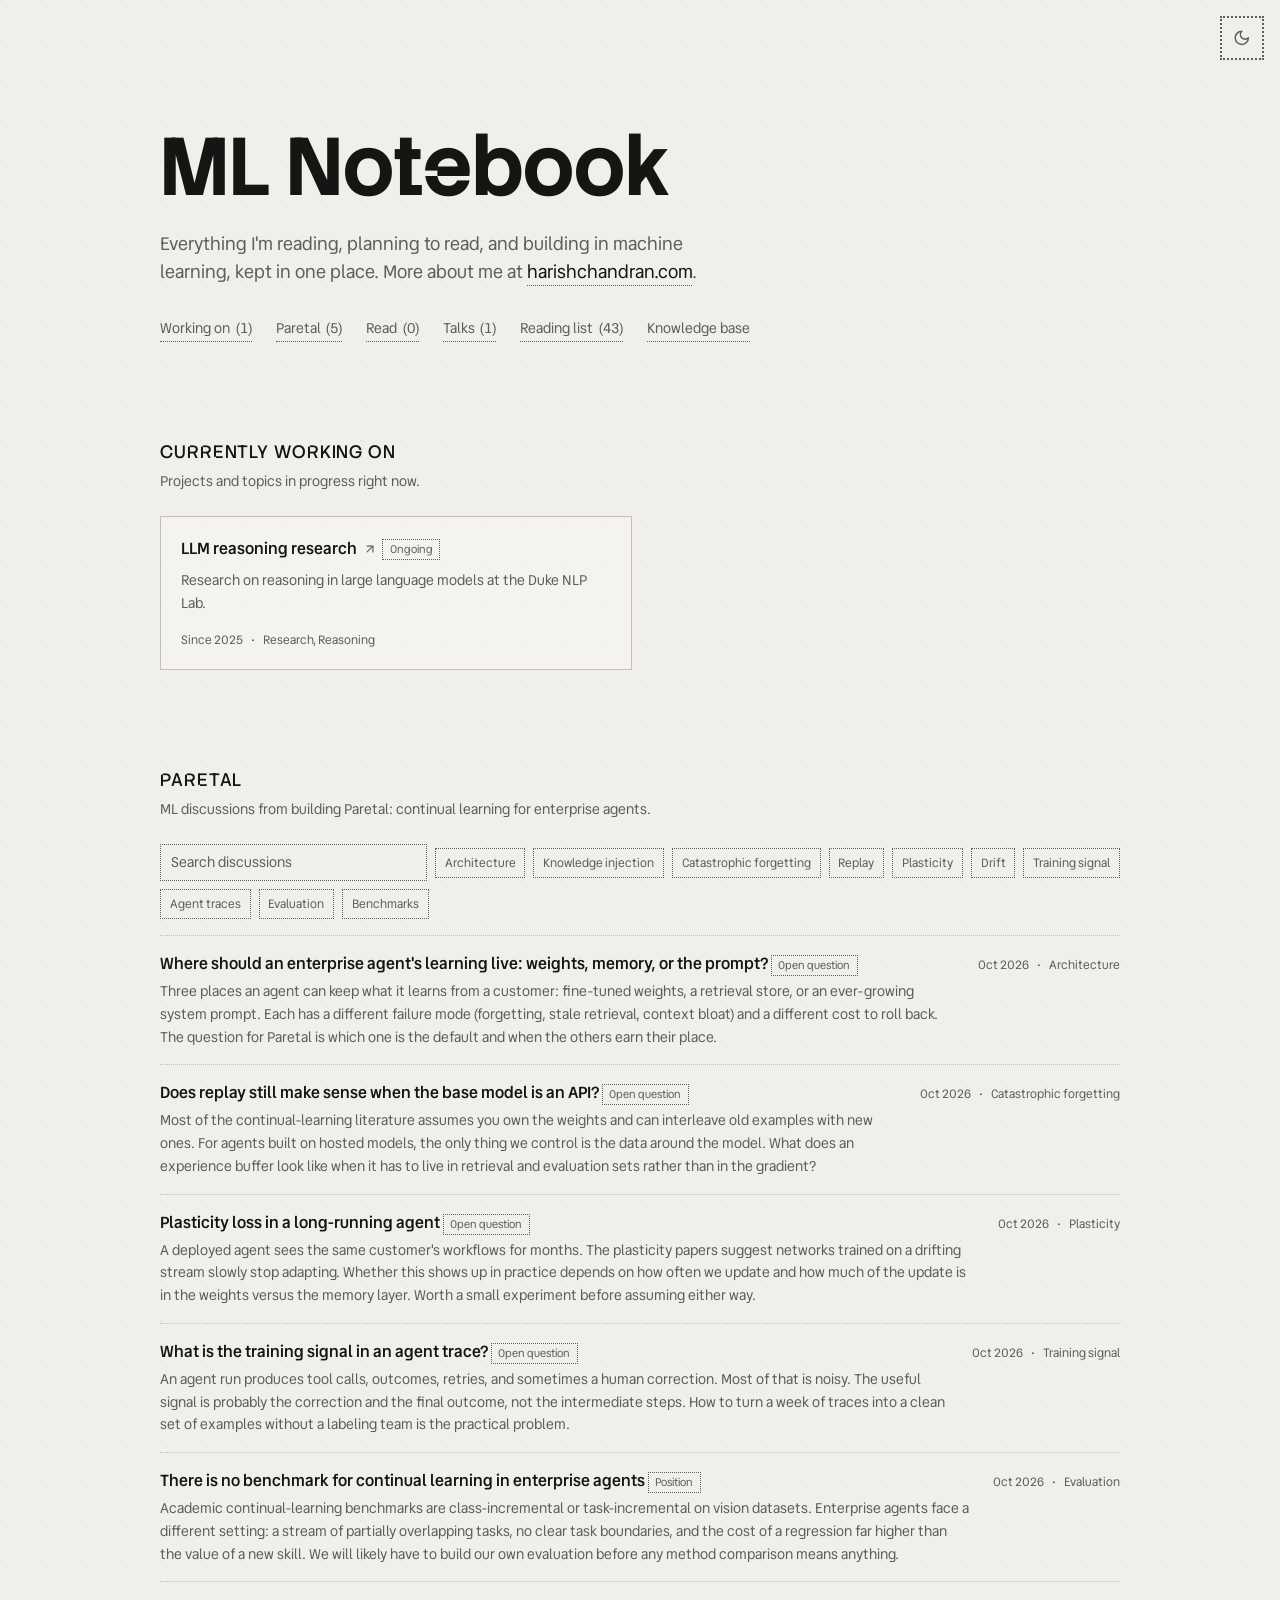
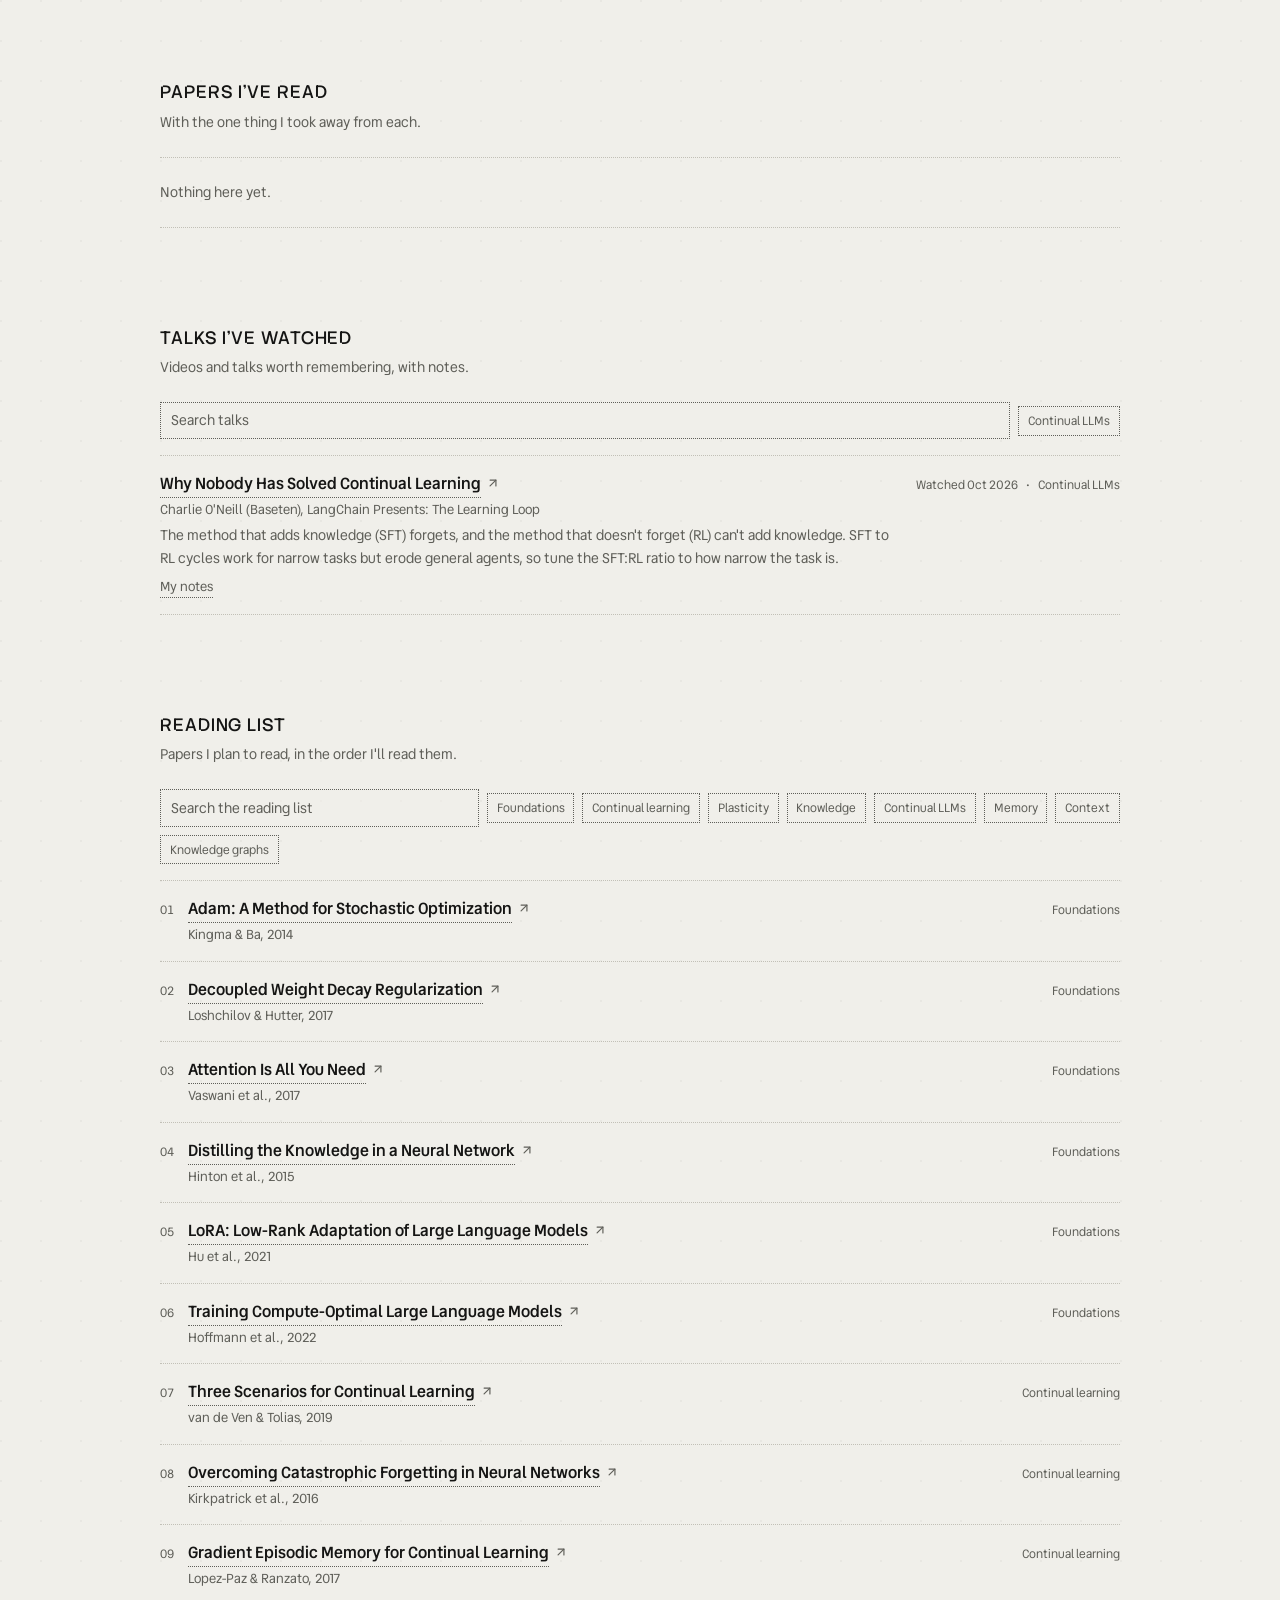
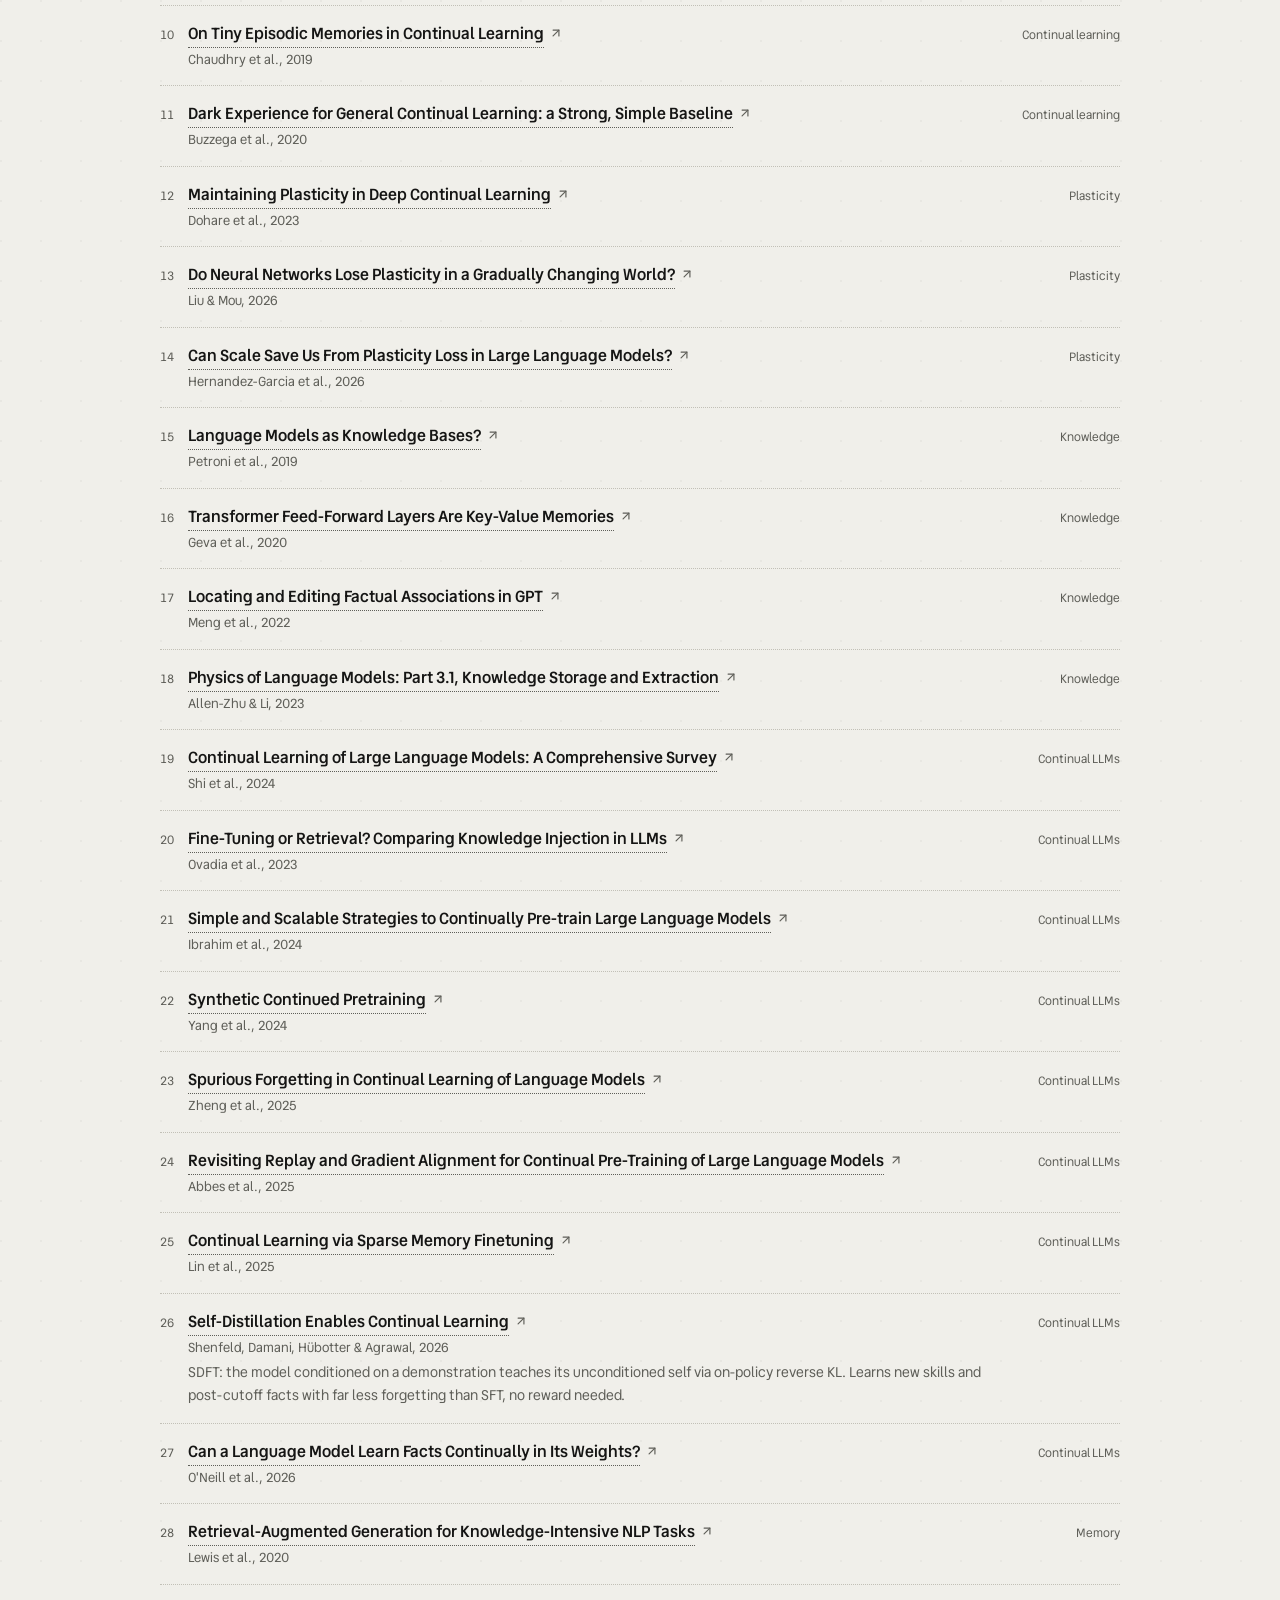
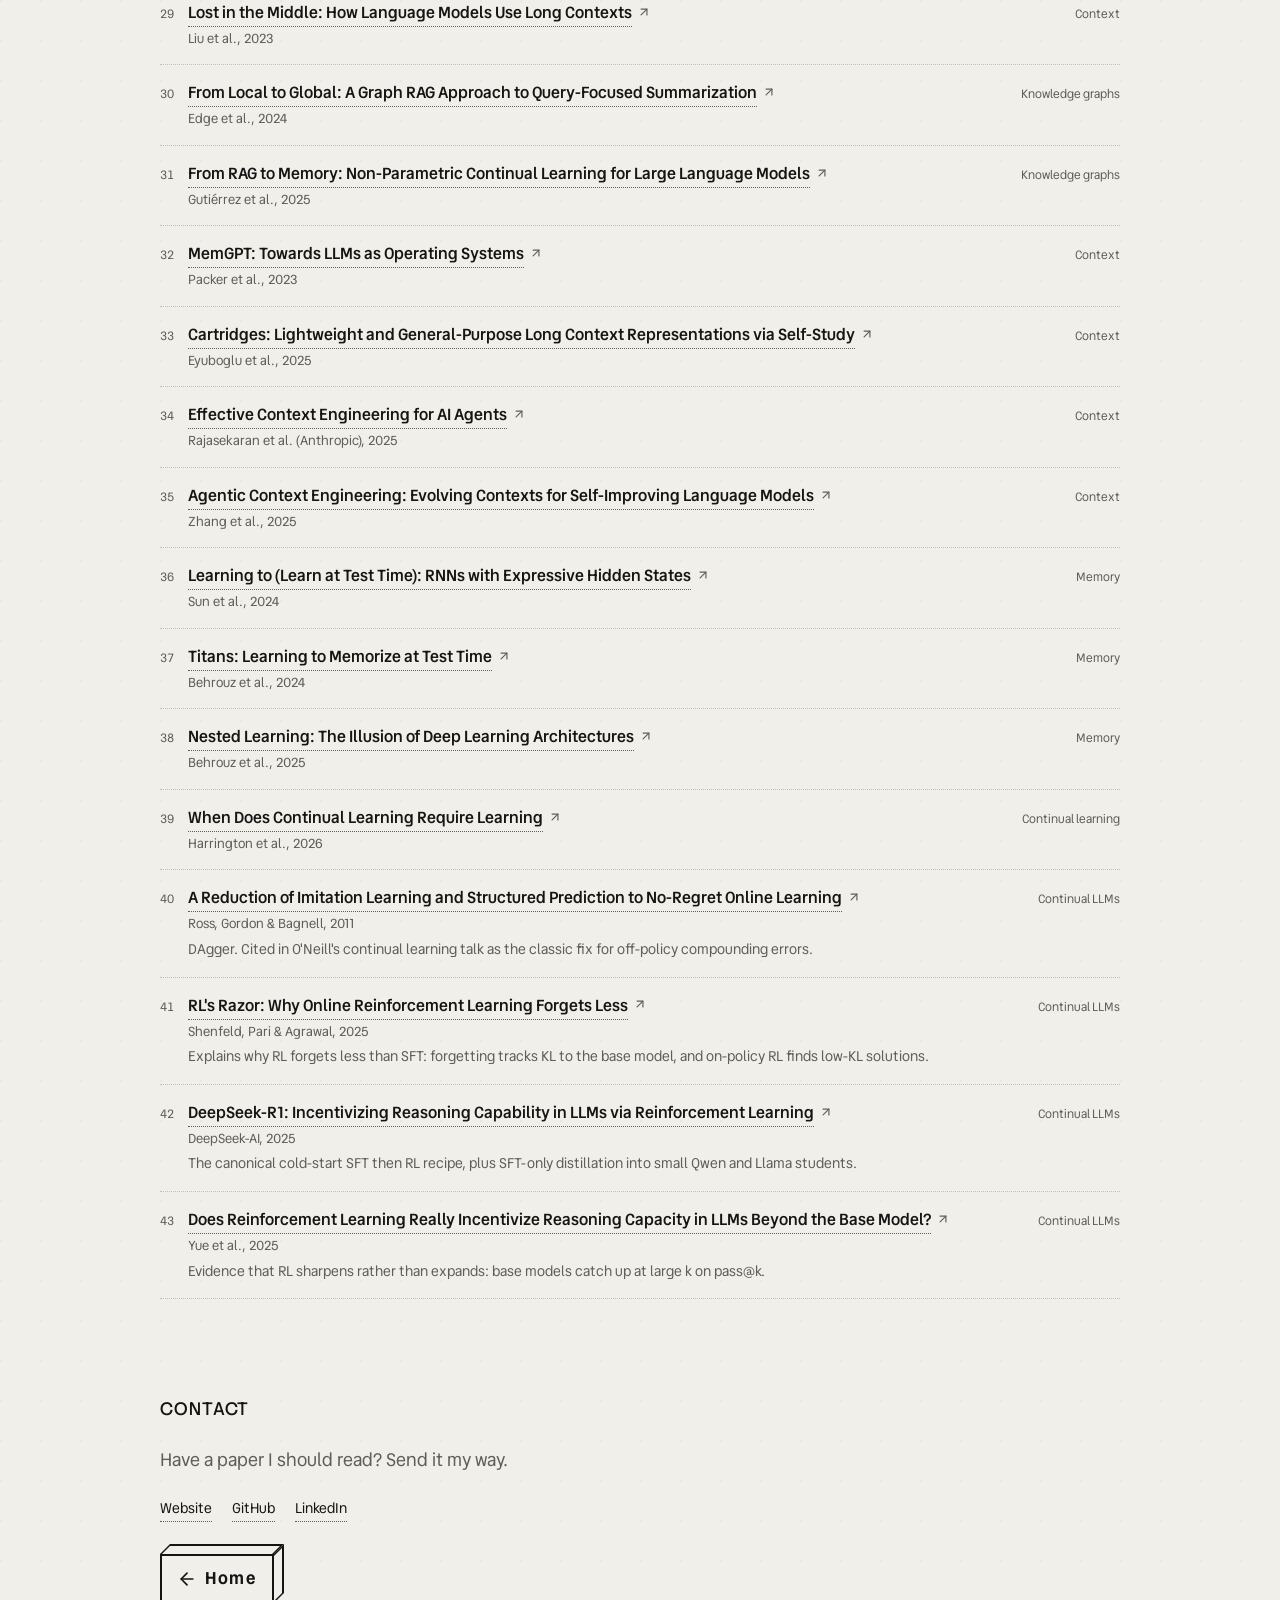
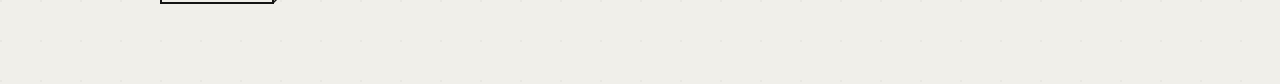
==== commit 334ee4ab: "Add Paretal section for continual-learning discussions New data/paretal.json holds ML discussion ent" ====
--- a/index.html
+++ b/index.html
@@ -6,7 +6,7 @@
     <title>ML Notebook | Harish Chandran</title>
     <meta
       name="description"
-      content="Papers Harish Chandran has read, papers on the reading list, and the machine learning work in progress."
+      content="Papers Harish Chandran has read, papers on the reading list, the machine learning work in progress, and discussion notes on continual learning for enterprise agents at Paretal."
     />
     <script>
       // Set the theme before paint to avoid a flash.
@@ -52,6 +52,7 @@
           </p>
           <nav class="jump" aria-label="Sections">
             <a href="#working-on">Working on<span class="count" data-count="working-on"></span></a>
+            <a href="#paretal">Paretal<span class="count" data-count="paretal"></span></a>
             <a href="#read">Read<span class="count" data-count="read"></span></a>
             <a href="#talks">Talks<span class="count" data-count="talks"></span></a>
             <a href="#to-read">Reading list<span class="count" data-count="to-read"></span></a>
@@ -69,7 +70,22 @@
           <div class="cards" data-list="working-on"></div>
         </section>
 
-        <section id="read" class="fade" style="animation-delay: 0.2s">
+        <section id="paretal" class="fade" style="animation-delay: 0.2s">
+          <div class="section-head">
+            <div>
+              <h2>Paretal</h2>
+              <p class="section-sub">
+                ML discussions from building <a href="https://paretal.com">Paretal</a>: continual learning for enterprise agents.
+              </p>
+            </div>
+          </div>
+          <div class="filters" data-filters="paretal">
+            <input class="search" type="search" placeholder="Search discussions" aria-label="Search Paretal discussions" />
+          </div>
+          <ul class="rows" data-list="paretal"></ul>
+        </section>
+
+        <section id="read" class="fade" style="animation-delay: 0.3s">
           <div class="section-head">
             <div>
               <h2>Papers I've read</h2>
@@ -82,7 +98,7 @@
           <ul class="rows" data-list="read"></ul>
         </section>
 
-        <section id="talks" class="fade" style="animation-delay: 0.25s">
+        <section id="talks" class="fade" style="animation-delay: 0.35s">
           <div class="section-head">
             <div>
               <h2>Talks I've watched</h2>
@@ -95,7 +111,7 @@
           <ul class="rows" data-list="talks"></ul>
         </section>
 
-        <section id="to-read" class="fade" style="animation-delay: 0.3s">
+        <section id="to-read" class="fade" style="animation-delay: 0.4s">
           <div class="section-head">
             <div>
               <h2>Reading list</h2>
